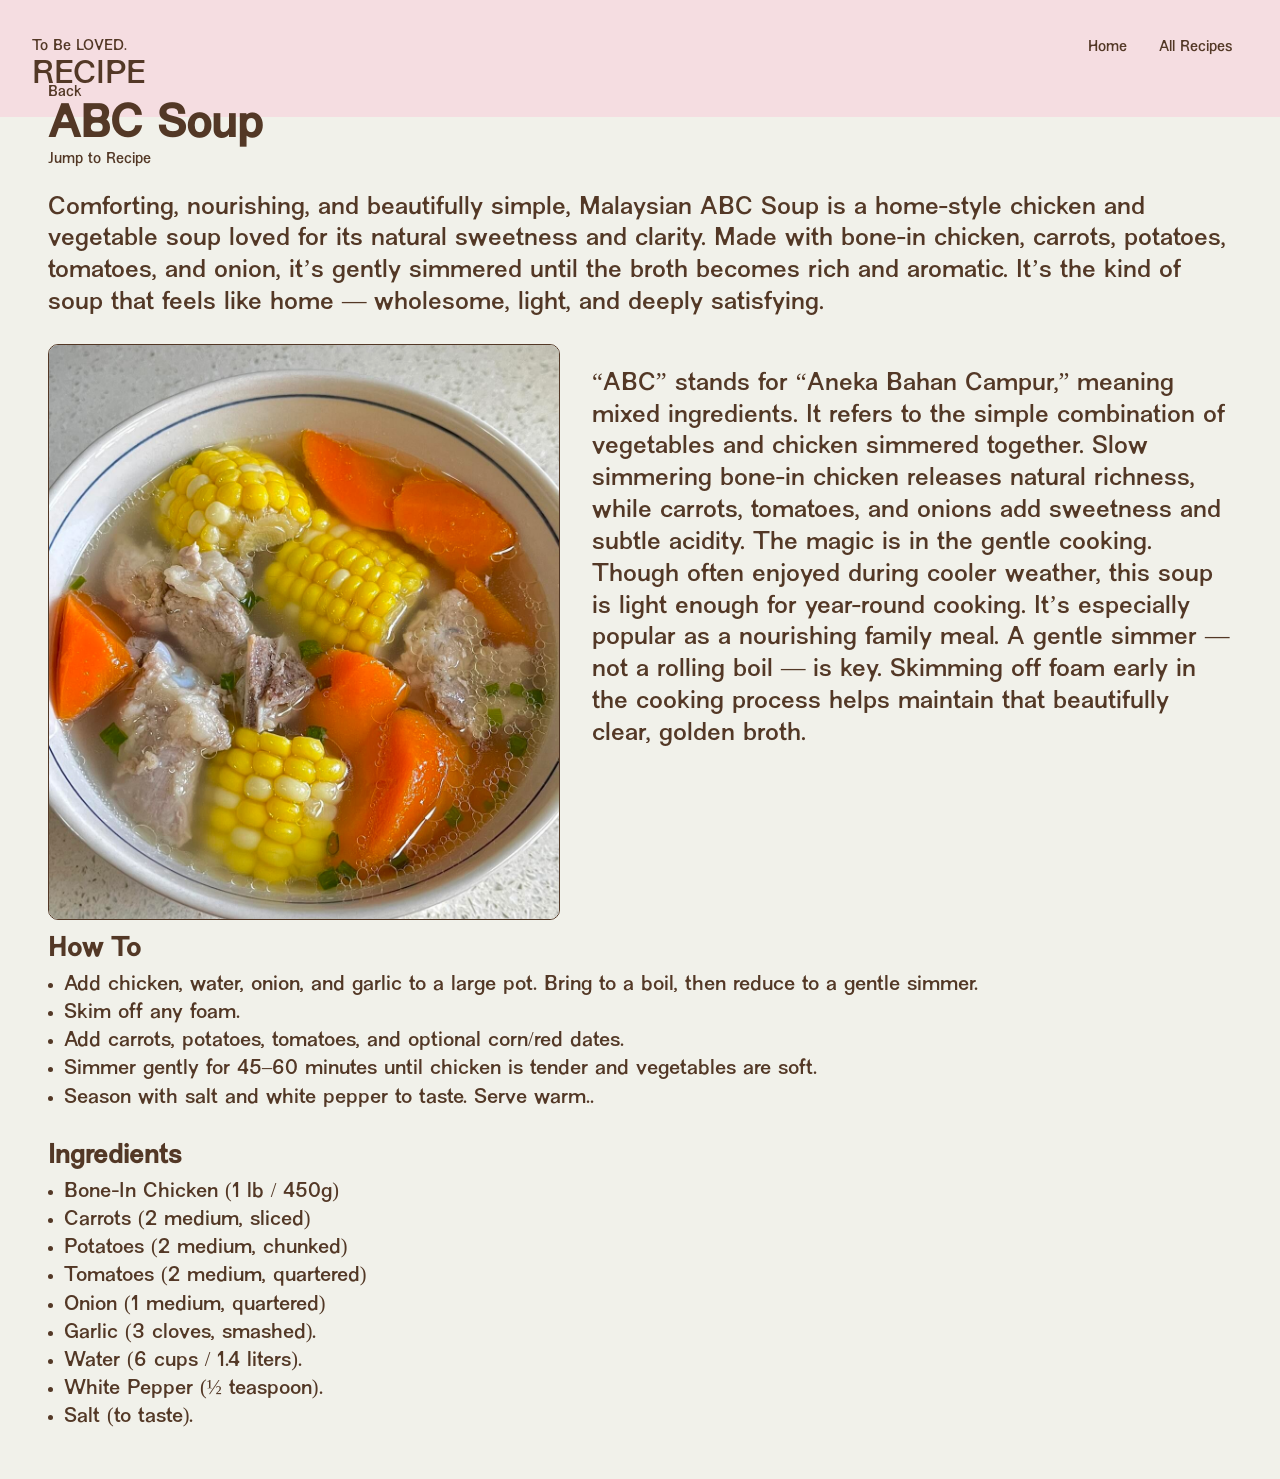
==== abc-soup.html @ e9d00341 "individual recipe mobile and tablet sizes fixed, all content added" ====
<!DOCTYPE html>
<html lang="en">
    <head>
        <title>ABC soup ♡</title>
        <meta name="viewport" content="width=device-width, initial-scale=1.0">
        <link rel="preconnect" href="https://fonts.googleapis.com">
        <link rel="preconnect" href="https://fonts.gstatic.com" crossorigin>
        <link href="https://fonts.googleapis.com/css2?family=Luxurious+Script&display=swap" rel="stylesheet">
        <link rel="stylesheet" href="style.css">
    </head>

    <body>
        <header>
            <div class="header">
                <nav>
                    <div class="logo">
                        <p class="sitename">To Be LOVED.</p>
                        <h1 class="title-text">RECIPE</h1>
                    </div>
            
                        <input id="btnmenu" type="checkbox" hidden>
                        <label for="btnmenu">
                            <svg class="hamburger" width="49" height="23" viewBox="0 0 49 23" fill="none" xmlns="http://www.w3.org/2000/svg">
                                <line y1="0.5" x2="49" y2="0.5" stroke="black"/>
                                <line y1="11.5" x2="49" y2="11.5" stroke="black"/>
                                <line y1="22.5" x2="49" y2="22.5" stroke="black"/>
                            </svg>
                                
                            <svg class="X" width="37" height="36" viewBox="0 0 37 36" fill="none" xmlns="http://www.w3.org/2000/svg">
                                <line x1="0.353539" y1="35.0018" x2="35.0018" y2="0.353562" stroke="black"/>
                                <line x1="1.06065" y1="0.3536" x2="35.7089" y2="35.0018" stroke="black"/>
                            </svg>
                        </label>

                    <ul>
                        <li><a href="index.html">Home</a></li>
                        <li><a href="all-recipes.html">All Recipes</a></li>
                    </ul>
                </nav>
            </div>
        </header>

        <main>
            <a class="link" href="all-recipes.html">Back</a>

            <h2 class="heading-text">ABC Soup</h2>
            <a class="link" href="#ingredients">Jump to Recipe</a>
            <p class="all-recipes-desc">
                Comforting, nourishing, and beautifully simple, Malaysian ABC Soup is a home-style chicken and vegetable soup loved for its natural sweetness and clarity. Made with bone-in chicken, carrots, potatoes, tomatoes, and onion, it’s gently simmered until the broth becomes rich and aromatic. It’s the kind of soup that feels like home — wholesome, light, and deeply satisfying.
            </p>

            <div class="recipe-holder">
                <div id="individual-recipe-img">
                    <img src="assests/abc-soup.jpg">
                </div>

                <div id="recipe-info">
                    <p>
                        “ABC” stands for “Aneka Bahan Campur,” meaning mixed ingredients. It refers to the simple combination of vegetables and chicken simmered together.
                        Slow simmering bone-in chicken releases natural richness, while carrots, tomatoes, and onions add sweetness and subtle acidity. The magic is in the gentle cooking.
                        Though often enjoyed during cooler weather, this soup is light enough for year-round cooking. It’s especially popular as a nourishing family meal. A gentle simmer — not a rolling boil — is key. Skimming off foam early in the cooking process helps maintain that beautifully clear, golden broth.
                    </p>
                </div>
            
                <div id="ingredients">
                    <h3 class="ingredients-title">Ingredients</h3>

                    <ul>
                        <li>Bone-In Chicken (1 lb / 450g)</li>
                        <li>Carrots (2 medium, sliced)</li>
                        <li>Potatoes (2 medium, chunked)</li>
                        <li>Tomatoes (2 medium, quartered)</li>
                        <li>Onion (1 medium, quartered)</li>
                        <li>Garlic (3 cloves, smashed).</li>
                        <li>Water (6 cups / 1.4 liters).</li>
                        <li>White Pepper (½ teaspoon).</li>
                        <li>Salt (to taste).</li>
                    </ul>
                </div>
                
                <div id="howto">
                    <h3 class="ingredients-title">How To</h3>
                    
                    <ul>
                        <li>Add chicken, water, onion, and garlic to a large pot. Bring to a boil, then reduce to a gentle simmer.</li>
                        <li>Skim off any foam.</li>
                        <li>Add carrots, potatoes, tomatoes, and optional corn/red dates.</li>
                        <li>Simmer gently for 45–60 minutes until chicken is tender and vegetables are soft.</li>
                        <li>Season with salt and white pepper to taste. Serve warm..</li>
                    </ul>
                </div>
            </div>
        </main>
    </body>
</html>
---- style.css ----
@font-face {
    font-family: newEdge666;
    src: url(assests/NewEdge666Test-RegularRounded.otf);
}

:root {
    --light-bg-color: #F1F1EA;
    --dark-bg-color: #3E3C3C;
    --light-section-color: #F5DDE1;
    --light-primary-font-color: #533826;
    --primary-font: newEdge666;
    --dark-primary-font-color: #E4E2DD;
    --secondary-font: Luxurious Script;
    --primary-font-size: 0.9rem;
    --heading-font-size: 1.5rem;
    --second-title-font-size: 3rem;
    --title-font-size: 2rem;
    --light-button-color: #D7A3AA;
    --light-contrast-font-color: #F5F5F5;
    --light-search-bg: #F2ECE8;
    --light-search-text-color: #99877B;

    /* put the transition times here too */
    /* for reduced motion query, set time to 0.1s */
}

* {
    box-sizing: border-box;
}

body {
    background-color: var(--light-bg-color);
    font-family: var(--primary-font);
    color: var(--light-primary-font-color);
    font-size: var(--primary-font-size);
    margin: 0;
}

@media (prefers-color-scheme: dark) {
    body {
        background-color: var(--dark-bg-color);
        color: var(--dark-primary-font-color);
    }
}

.heading-text {
    font-size: var(--heading-font-size);
    margin: 0;
}

.special-title {
    font-family: var(--secondary-font);
    font-size: 100%;
}

header {
    background-color: var(--light-section-color);

    .header {
        --inline-padding: 1rem;
        container-type: inline-size;
        
    
        nav {
            padding: 1.5rem var(--inline-padding);

            display: grid;
            grid-template-columns: repeat(2, 1fr);
    
            @container (width > 760px) {
                --inline-padding: 2rem;
            }
    
            .logo {
                height: auto;
                width: auto;

                .sitename {
                    font-size: var(--primary-font-size);
                    margin-bottom: 0;
                }

                .title-text {
                    margin: 0;
                    font-weight: normal;
                    font-size: var(--title-font-size);
                }

                .special-title {
                    font-size: 120%;
                }
            }
    
            label {
                --dims: 10vw;

                height: var(--dims);
                width: var(--dims);
                justify-self: end;
                align-self: center;

                border: 1px solid;
                display: flex;
                justify-content: center;
                align-items: center;

                background-color: transparent;
                border: 0;

                cursor: pointer;

                svg:last-child {
                    display: none;
                }
            }
    
            ul {
                list-style: none;
                margin: 0;
                padding: 0;

                grid-column: span 2;

                position: fixed;

                height: 100dvh;
                width: 100%;

                background-color: var(--light-bg-color);

                top: 35vw; 
                left: 100%;

                transition: left 0.2s ease-in-out;
            

                li {
                    padding: 0;

                    a {
                        display: block;
                        border-bottom: 1px solid grey;
                        font-size: 150%;
                        padding: 1rem;
                        text-align: right;
                        text-decoration: none;
                        color: var(--light-primary-font-color);

                        transition: background-color 0.3s;
                    }
                }
            }
    
            input[type="checkbox"]:checked {
                & ~ ul { 
                    left: 0; 

                    transition: ease 0.2s; 
                }

                & ~ label {
                    svg:first-child {
                        display: none;
                    }
                    
                    svg:last-child {
                        display: block;
                    }
                }
            }
    
            @container (width > 1023px) {
                & > input, & > label {
                    display: none;
                }
    
                ul {
                    position: static;
                    display: flex;
                    grid-column: 2;
                    height: auto;
                    justify-content: flex-end;

                    background-color: transparent;
    
                    li {
                        a {
                            font-size: 100%;
                            border: 0;
                        }
                    }
                }
            }
        }
    }
}

.header-image {
    margin: 5vw 0 10vw;
    overflow: hidden;

    img {
        width: 100%;
        height: 100%;
        object-fit: cover; 
        object-position: center;
    }
}

main {
    padding: 2rem 1rem;

    .recipe-wrapper {
        display: grid;
        grid-template-columns: repeat(4, 52vw);
        column-gap: 5vw;

        overflow-x: scroll;
        scrollbar-width: none;

        margin: 5vw 0 10vw;

        a {
            text-decoration: none;
            color: var(--light-primary-font-color);
            cursor: pointer;
        }

        .recipe-card {
            height: 50.89vw;
            border: 1px solid var(--light-primary-font-color);
            border-radius: 10px;

            display: grid;
            grid-template-rows: 2fr 1fr;

            .recipe-image {
                width: 100%;
                height: 100%;
                overflow: hidden;

                img {
                    width: 100%;
                    height: 100%;
                    object-fit: cover; 
                    object-position: center;

                    border-top-right-radius: 10px;
                    border-top-left-radius: 10px;
                }
            }

            .recipe-display-name {
                border-top: 1px solid var(--light-primary-font-color);
                padding: 5vw 0 0 3vw; 
        
                grid-row-start: 2;
                margin-top: 0;
            }
        }
    }

    a {
        text-decoration: none;
        cursor: pointer;
    }

    .recipe-stack {
        display: grid;
        grid-template-rows: repeat(4, 1fr);
        row-gap: 15vw;

        a {
            text-decoration: none;
            color: var(--light-primary-font-color);
            cursor: pointer;
        }

        .recipe-card-large {
            height: 65vw;
            border: 1px solid var(--light-primary-font-color);
            border-radius: 10px;
    
            display: grid;
            grid-template-rows: 2fr 1fr;

            .recipe-image {
                width: 100%;
                height: 100%;
                overflow: hidden;

                img {
                    width: 100%;
                    height: 100%;
                    object-fit: cover; 
                    object-position: center;

                    border-top-right-radius: 10px;
                    border-top-left-radius: 10px;
                }
            }
        }
    
        .recipe-display-name-large {
            border-top: 1px solid var(--light-primary-font-color);
            grid-row-start: 2;
    
            font-size: var(--heading-font-size);
            letter-spacing: -7%;
    
            padding: 0 0 0 1rem;
            margin: 0;
            display: flex;
            align-items: center;
        }
    }

    /* individual recipes */
    .back, .to-recipe {
        background-color: transparent;
        border: none;
        font-family: var(--primary-font);
        margin: 1rem 0;
        padding: 0;
        color: var(--light-primary-font-color);
    }
    .to-recipe {
        margin: 1rem 0 0 0;
        text-decoration: underline;
    }
    .recipe-holder {
        img {
            width: 100%;
            height: 50vw;

            object-fit: cover;
            object-position: center;
        }

        .ingredients {
            .ingredients-title {
                font-size: 150%;
            }
            
        }
    }
}

.button {
    height: 2.66em;
    min-width: 8.6em;
    border-radius: 10px;

    display: flex;
    align-items: center;
    justify-content: center;

    margin: auto;

    background-color: var(--light-button-color);
    color: var(--light-contrast-font-color);
    border: none;
}

.h-scroll {
    display: grid;
    grid-template-columns: repeat(5, 1fr);
    column-gap: 5vw;

    overflow-x: scroll;
    scrollbar-width: none;
    margin-top: 4vw;
}

.search-bar {
    border: 1px solid var(--light-primary-font-color);
    border-radius: 99px;
    display: flex;
    align-items: center;

    height: 10vw;

    p {
        margin: 0 0 0 1rem;
        color: var(--light-search-text-color);
    }
}

.link {
    text-decoration: none;
    color: var(--light-primary-font-color);
}

aside {
    padding: 2rem 1rem;

    #all-recipes-desc {
        text-align: center;
        text-wrap: pretty;
        margin: -2rem 0 2rem 0;
    }

    #home-search {
        display: grid;
        grid-template-rows: 1fr 1fr;
        align-items: center;

        margin: 0 0 15vw 0;

        .special-title {
            font-size: 1.5em;
            font-style: normal;
        }

        #desktop-desc {
            display: none;
        }
        .desktop-img-wrapper {
            display: none;
            #desktop-img {
                display: none;
            }
        }
    }

    #all-recipes-title {
        display: none;
    }
}

footer {
    background-color: var(--light-section-color);

    .footer {
        --inline-padding: 1rem;
        container-type: inline-size;
    
        padding: 1.5rem var(--inline-padding);

        display: grid;
        grid-template-columns: repeat(2, 1fr);

        @container (width > 760px) {
            --inline-padding: 2rem;
        }
    }
}

@media (width > 550px) {
    .button {
        min-width: 15em;
        height: 3.5em
    }

    .heading-text {
        font-size: 2.8rem;
    }

    p {
        font-size: 150%;
        line-height: 1.3;
    }

    header {
        .header nav ul {
            top: 20vw;
        }
    }

    section {
        .header-image {
            height: 150px;
        }
    }

    .h-scroll {
        margin: 0 0 3rem 0;
    }

    h3 {
        font-size: 180%;
        margin: 1rem 0 -0.5rem 0;
    }

    main {
        padding: 2rem 3rem;
        .recipe-wrapper {
            grid-template-columns: repeat(4, 31vw);
            
            .recipe-card {
                height: 35vw;
                grid-template-rows: 3.5fr 1fr;

                .recipe-display-name {
                    font-size: 150%;
                }
            }
        }

        /* all recipes page */
        .recipe-stack {
            .recipe-card-large {
                .recipe-display-name-large {
                    font-size: 150%;
                    padding: 0 0 0 1rem;
                    margin: 0;
                    
                    display: flex;
                    align-items: center;
                }
            }
        }
        /* individual recipes page */
        .recipe-holder {
            ul {
                padding: 0 1rem;

                li {
                    line-height: 1.4;
                    font-size: 140%;
                }
            }
        }
    }

    aside {
        padding: 2rem 3rem;

        #home-search {
            margin-bottom: 5rem;
            .search-bar {
                height: 7vw;
    
                p {
                    margin: 0.7rem 1.2rem 
                }
            }
        }
    }
}

@media (width > 600px) {
    main {
        .recipe-stack {
            grid-template-columns: repeat(2, 1fr);
            grid-template-rows: repeat(2, 1fr);
            gap: 5rem 2rem;
            .recipe-card-large {
                height: 35vw;
            }
        }
    }
}

@media (width > 700px) {
    .recipe-holder {
        display: grid;
        grid-template-columns: 0.5fr 1fr;
        grid-template-rows: repeat(4, auto);
        gap: 0 2rem;

        #individual-recipe-img {
            display: flex;
            width: 40vw;
            height: 45vw;
            overflow: hidden;

            border: 1px solid var(--light-primary-font-color);
            border-radius: 10px;
            grid-column: 1;
            grid-row: 1;

            img {
                width: 100%;
                height: 100%;
                object-fit: cover; 
                object-position: center;
            }
        }

        #p1 {
            grid-column: 2;
            grid-row: 1;
        }

        #p2, #p3, #p4 {
            grid-column-start: 1;
            grid-column-end: span 2;
        }

        #ingredients {
            grid-column-start: 1;
            grid-column-end: span 2;
            grid-row: 5;
        }
        #howto {
            grid-column-start: 1;
            grid-column-end: span 2;
        }

        ul {
            padding: 0 1rem;

            li {
                line-height: 1.4;
                font-size: 120%;
            }
        }
    }
}

@media (width > 1023px) {
    section {
        .header-image {
            margin-top: 1rem;
            height: 150px;
        }
    }
    p {
        font-size: 170%;
    }

    .h-scroll {
        column-gap: 2rem;
    }

    main {
        /* home screen */
        margin-top: -4rem;
        .recipe-wrapper {
            grid-template-columns: repeat(4, 20vw);
            margin-bottom: 5rem;
            
            .recipe-card {
                height: 24vw;

                .recipe-display-name {
                    display: flex;
                    align-items: center;
                    padding: 1rem 0 0 1rem;
                    margin: 0;
                }
            }
        }

        /* all recipes page */
        .recipe-stack {
            grid-template-columns: repeat(3, 1fr);
            gap: 3rem;

            .recipe-card-large {
                height: 25vw;

                .recipe-display-name-large {
                    font-size: 200%;
                }
            }
        }

    }
    aside {
        /* home page */
        #home-search {
            grid-template-columns: repeat(2, 1fr);
            grid-template-rows: 6rem 10rem auto;
            column-gap: 3rem;
            align-items: start;

            margin: 10vw 0 15vw 0;

            .search-bar {
                height: 4vw;
                width: 45vw;
                grid-column: 1;
                grid-row: 3;
            }

            #desktop-desc {
                display: flex;
                grid-column: 1;
                grid-row: 2;
            }

            .desktop-img-wrapper {
                display: flex;
                width: 40vw;
                height: 35vw;
                overflow: hidden;

                grid-column: 2;
                grid-row-start: 1;
                grid-row-end: 3;
                margin-top: 2vw;
                align-self: center;
                

                border: 1px solid var(--light-primary-font-color);
                border-radius: 10px;

                img {
                    width: 100%;
                    height: 100%;
                    object-fit: cover; 
                    object-position: center;
                }
            }
        }
        /* all recipes page */
        #all-recipes-title {
            display: flex;
        }

        #all-recipes-desc {
            text-align: left;
            margin: 1rem 0 2rem 0;
        }

        .search-bar {
            height: 5rem;
            width: 80%;
            justify-self: center;
        }
    }
}

@media (width > 1440px) {
    main {
        .recipe-stack {
            grid-template-columns: repeat(4, 1fr);
        }
    }
}
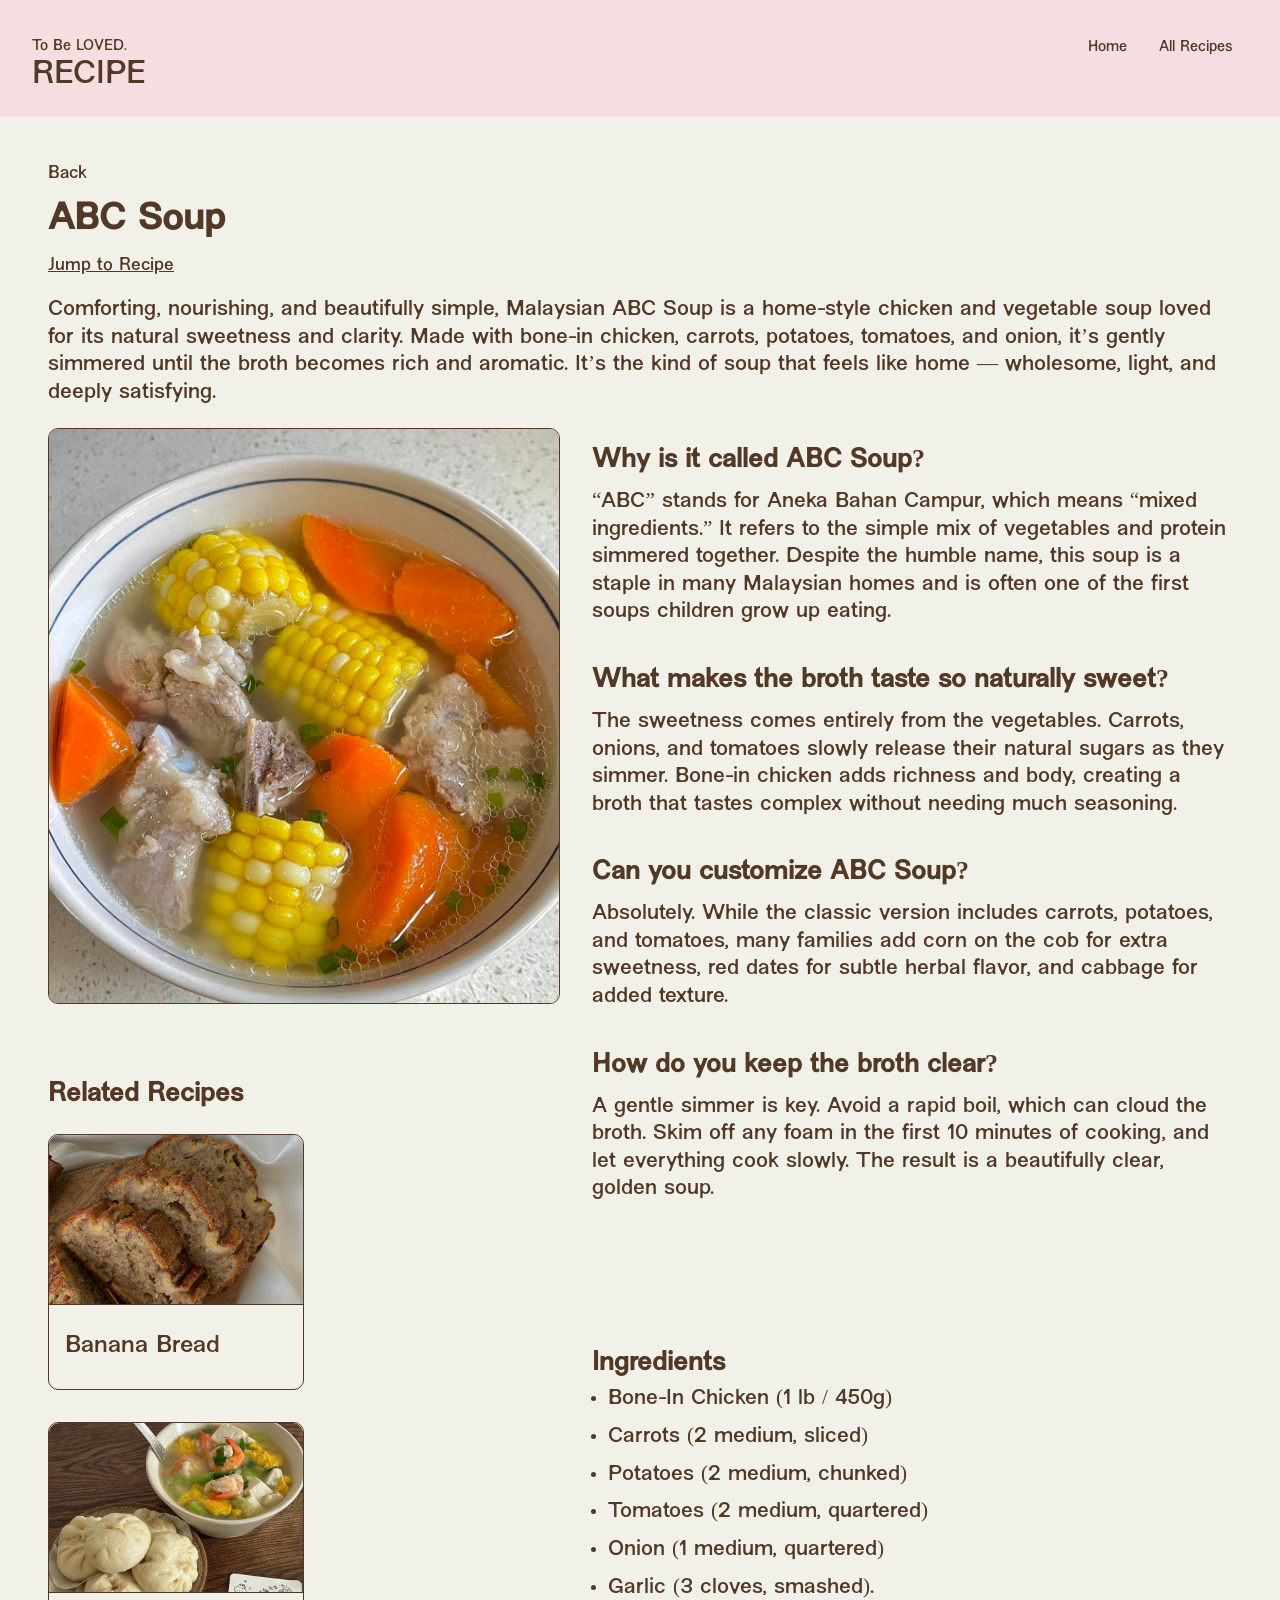
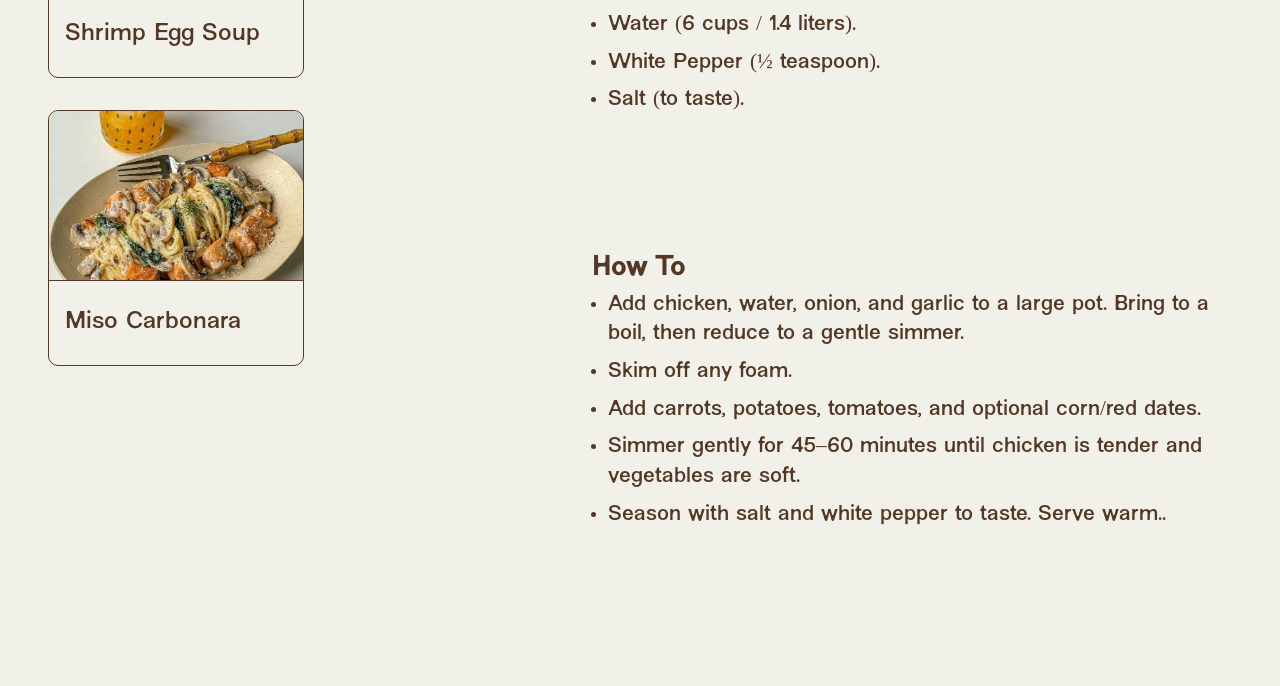
==== commit 532500ff: "individual recipes desktop layout fixed" ====
--- a/abc-soup.html
+++ b/abc-soup.html
@@ -1,7 +1,7 @@
 <!DOCTYPE html>
 <html lang="en">
     <head>
-        <title>ABC soup ♡</title>
+        <title>ABC Soup ♡</title>
         <meta name="viewport" content="width=device-width, initial-scale=1.0">
         <link rel="preconnect" href="https://fonts.googleapis.com">
         <link rel="preconnect" href="https://fonts.gstatic.com" crossorigin>
@@ -41,32 +41,84 @@
         </header>
 
         <main>
-            <a class="link" href="all-recipes.html">Back</a>
+            <a class="link" href="all-recipes.html">
+                <button class="back">Back</button>
+            </a>
 
             <h2 class="heading-text">ABC Soup</h2>
-            <a class="link" href="#ingredients">Jump to Recipe</a>
+            <a class="link" href="#ingredients">
+                <button class="to-recipe">Jump to Recipe</button> 
+            </a>
             <p class="all-recipes-desc">
                 Comforting, nourishing, and beautifully simple, Malaysian ABC Soup is a home-style chicken and vegetable soup loved for its natural sweetness and clarity. Made with bone-in chicken, carrots, potatoes, tomatoes, and onion, it’s gently simmered until the broth becomes rich and aromatic. It’s the kind of soup that feels like home — wholesome, light, and deeply satisfying.
             </p>
 
-            <div class="recipe-holder">
-                <div id="individual-recipe-img">
-                    <img src="assests/abc-soup.jpg">
-                </div>
+            <section id="info">
+                <div class="recipe-holder">
+                    <div id="individual-recipe-img">
+                        <img src="assests/abc-soup.jpg">
+                    </div>
 
-                <div id="recipe-info">
-                    <p>
-                        “ABC” stands for “Aneka Bahan Campur,” meaning mixed ingredients. It refers to the simple combination of vegetables and chicken simmered together.
-                        Slow simmering bone-in chicken releases natural richness, while carrots, tomatoes, and onions add sweetness and subtle acidity. The magic is in the gentle cooking.
-                        Though often enjoyed during cooler weather, this soup is light enough for year-round cooking. It’s especially popular as a nourishing family meal. A gentle simmer — not a rolling boil — is key. Skimming off foam early in the cooking process helps maintain that beautifully clear, golden broth.
-                    </p>
-                </div>
+                    <section id="extra-recipes">
+                        <h3 id="related-recipes">Related Recipes</h3>
+                        <div id="recipe-stack">
+                            <a href="banana-bread.html">
+                                <div class="recipe-cards">
+                                    <div class="recipe-image">
+                                        <img src="assests/banana-bread.jpg" alt="a picture of banana bread">
+                                    </div>
+                                    <div class="line"></div>
+                                    <p class="recipe-name">Banana Bread</p>
+                                </div>
+                            </a>
+                            
+                            <a href="shrimp-egg-soup.html">
+                                <div class="recipe-cards">
+                                    <div class="recipe-image">
+                                        <img src="assests/shrimp-egg-soup.jpg" alt="a picture of soupd">
+                                    </div>
+                                    <div class="line"></div>
+                                    <p class="recipe-name">Shrimp Egg Soup</p>
+                                </div>
+                            </a>
             
-                <div id="ingredients">
-                    <h3 class="ingredients-title">Ingredients</h3>
+                            <a href="miso-carbonara.html">
+                                <div class="recipe-cards">
+                                    <div class="recipe-image">
+                                        <img src="assests/miso-carbonara.jpg" alt="a picture of miso Carbonara">
+                                    </div>
+                                    
+                                    <div class="line"></div>
+                                    <p class="recipe-name">Miso Carbonara</p>
+                                </div>
+                            </a>
+                    </section>
+                    
+                    <div id="p1">
+                        <h3 class="q1">Why is it called ABC Soup?</h3>
+                        <p class="p1">“ABC” stands for Aneka Bahan Campur, which means “mixed ingredients.” It refers to the simple mix of vegetables and protein simmered together. Despite the humble name, this soup is a staple in many Malaysian homes and is often one of the first soups children grow up eating.</p>
+                    </div>
+                    
+                    <div id="p2">
+                        <h3 class="q2">What makes the broth taste so naturally sweet?</h3>
+                        <p class="p2">The sweetness comes entirely from the vegetables. Carrots, onions, and tomatoes slowly release their natural sugars as they simmer. Bone-in chicken adds richness and body, creating a broth that tastes complex without needing much seasoning.</p>
+                    </div>
 
-                    <ul>
-                        <li>Bone-In Chicken (1 lb / 450g)</li>
+                    <div id="p3">
+                    <h3 class="q3">Can you customize ABC Soup?</h3>
+                    <p class="p3">Absolutely. While the classic version includes carrots, potatoes, and tomatoes, many families add corn on the cob for extra sweetness, red dates for subtle herbal flavor, and cabbage for added texture.</p>
+                    </div>
+
+                    <div id="p4">
+                    <h3 class="q4">How do you keep the broth clear?</h3>
+                    <p class="p4">A gentle simmer is key. Avoid a rapid boil, which can cloud the broth. Skim off any foam in the first 10 minutes of cooking, and let everything cook slowly. The result is a beautifully clear, golden soup.</p>
+                    </div>
+                    
+                    <div id="ingredients">
+                        <h3 class="ingredients-title">Ingredients</h3>
+
+                        <ul>
+                            <li>Bone-In Chicken (1 lb / 450g)</li>
                         <li>Carrots (2 medium, sliced)</li>
                         <li>Potatoes (2 medium, chunked)</li>
                         <li>Tomatoes (2 medium, quartered)</li>
@@ -75,21 +127,22 @@
                         <li>Water (6 cups / 1.4 liters).</li>
                         <li>White Pepper (½ teaspoon).</li>
                         <li>Salt (to taste).</li>
-                    </ul>
-                </div>
-                
-                <div id="howto">
-                    <h3 class="ingredients-title">How To</h3>
+                        </ul>
+                    </div>
                     
-                    <ul>
-                        <li>Add chicken, water, onion, and garlic to a large pot. Bring to a boil, then reduce to a gentle simmer.</li>
+                    <div id="howto">
+                        <h3 class="ingredients-title">How To</h3>
+                        
+                        <ul>
+                            <li>Add chicken, water, onion, and garlic to a large pot. Bring to a boil, then reduce to a gentle simmer.</li>
                         <li>Skim off any foam.</li>
                         <li>Add carrots, potatoes, tomatoes, and optional corn/red dates.</li>
                         <li>Simmer gently for 45–60 minutes until chicken is tender and vegetables are soft.</li>
                         <li>Season with salt and white pepper to taste. Serve warm..</li>
-                    </ul>
+                        </ul>
+                    </div>
                 </div>
-            </div>
+            </section>
         </main>
     </body>
 </html>
--- a/style.css
+++ b/style.css
@@ -34,6 +34,7 @@
     color: var(--light-primary-font-color);
     font-size: var(--primary-font-size);
     margin: 0;
+    text-wrap: pretty;
 }
 
 @media (prefers-color-scheme: dark) {
@@ -51,6 +52,10 @@
 .special-title {
     font-family: var(--secondary-font);
     font-size: 100%;
+}
+
+h3 {
+    text-wrap: pretty;
 }
 
 header {
@@ -263,18 +268,13 @@
     a {
         text-decoration: none;
         cursor: pointer;
+        color: var(--light-primary-font-color)
     }
 
     .recipe-stack {
         display: grid;
         grid-template-rows: repeat(4, 1fr);
         row-gap: 15vw;
-
-        a {
-            text-decoration: none;
-            color: var(--light-primary-font-color);
-            cursor: pointer;
-        }
 
         .recipe-card-large {
             height: 65vw;
@@ -323,25 +323,162 @@
         margin: 1rem 0;
         padding: 0;
         color: var(--light-primary-font-color);
+        cursor: pointer;
     }
     .to-recipe {
         margin: 1rem 0 0 0;
         text-decoration: underline;
     }
-    .recipe-holder {
-        img {
-            width: 100%;
-            height: 50vw;
-
-            object-fit: cover;
-            object-position: center;
-        }
-
-        .ingredients {
-            .ingredients-title {
-                font-size: 150%;
-            }
-            
+
+    #info {
+        container-type: inline-size;
+        .recipe-holder {
+            #extra-recipes {
+                display: none;
+            }
+            img {
+                width: 100%;
+                height: 50vw;
+    
+                object-fit: cover;
+                object-position: center;
+            }
+    
+            .ingredients {
+                .ingredients-title {
+                    font-size: 150%;
+                }   
+            }
+            ul {
+                li {
+                    margin-bottom: 0.5rem;
+                }
+            }
+        }
+        @container (min-width: 600px) {
+            ul {
+                padding: 0 1rem;
+
+                li {
+                    line-height: 1.4;
+                    font-size: 140%;
+                }
+            }
+        }
+        @container (min-width: 850px) {
+            .recipe-holder {
+                display: grid;
+                grid-template-columns: 0.5fr 1fr;
+                gap: 0 2rem; 
+        
+                #individual-recipe-img {
+                    display: flex;
+                    width: 40vw;
+                    height: 45vw;
+                    overflow: hidden;
+        
+                    border: 1px solid var(--light-primary-font-color);
+                    border-radius: 10px;
+                    grid-column: 1;
+                    grid-row-start: 1;
+                    grid-row-end: span 3;
+        
+                    img {
+                        width: 100%;
+                        height: 100%;
+                        object-fit: cover; 
+                        object-position: center;
+                    }
+                }
+                #extra-recipes {
+                    display: block;
+    
+                    grid-column: 1;
+                    grid-row-start: 4;
+                    grid-row-end: span 3;
+    
+                    #related-recipes {
+                        padding: 2rem 0;
+                    }
+    
+                    #recipe-stack {
+                        display: grid;
+                        grid-template-rows: repeat(4, 1fr);
+                        row-gap: 2rem;
+                        
+    
+                        .recipe-cards {
+                            height: 20vw;
+                            width: 20vw;
+                            border: 1px solid var(--light-primary-font-color);
+                            border-radius: 10px;
+                    
+                            display: grid;
+                            grid-template-rows: 2fr 1fr;
+                
+                            .recipe-image {
+                                width: 100%;
+                                height: 100%;
+                                overflow: hidden;
+                
+                                img {
+                                    width: 100%;
+                                    height: 100%;
+                                    object-fit: cover; 
+                                    object-position: center;
+                
+                                    border-top-right-radius: 10px;
+                                    border-top-left-radius: 10px;
+                                }
+                            }
+                            .recipe-name {
+                                border-top: 1px solid var(--light-primary-font-color);
+                                grid-row-start: 2;
+                        
+                                font-size: var(--heading-font-size);
+                                letter-spacing: -7%;
+                        
+                                padding: 0 0 0 1rem;
+                                margin: 0;
+                                display: flex;
+                                align-items: center;
+                            }
+                        }
+                    }
+                }
+        
+                #p1, #p2, #p3, #p4, #ingredients, #howto {
+                    grid-column: 2;
+                }
+        
+                ul {
+                    padding: 0 1rem;
+        
+                    li {
+                        line-height: 1.4;
+                        font-size: 147%;
+                    }
+                }
+            }
+        }
+        @container (min-width: 1200px) {
+            .recipe-holder {        
+                #individual-recipe-img {
+                    grid-row-start: 1;
+                    grid-row-end: span 4;
+                    width: 30vw;
+                    height: 35vw;
+                }
+                #extra-recipes {
+                    grid-row-start: 5;
+                    grid-row-end: span 3;
+
+                    .recipe-cards {
+                        height: 15vw;
+                        width: 20vw;
+                    }
+                }
+            }
         }
     }
 }
@@ -386,11 +523,6 @@
     }
 }
 
-.link {
-    text-decoration: none;
-    color: var(--light-primary-font-color);
-}
-
 aside {
     padding: 2rem 1rem;
 
@@ -453,11 +585,11 @@
     }
 
     .heading-text {
-        font-size: 2.8rem;
+        font-size: 2.3rem;
     }
 
     p {
-        font-size: 150%;
+        font-size: 130%;
         line-height: 1.3;
     }
 
@@ -511,15 +643,8 @@
             }
         }
         /* individual recipes page */
-        .recipe-holder {
-            ul {
-                padding: 0 1rem;
-
-                li {
-                    line-height: 1.4;
-                    font-size: 140%;
-                }
-            }
+        .back, .to-recipe {
+            font-size: 100%;
         }
     }
 
@@ -530,7 +655,6 @@
             margin-bottom: 5rem;
             .search-bar {
                 height: 7vw;
-    
                 p {
                     margin: 0.7rem 1.2rem 
                 }
@@ -552,64 +676,8 @@
     }
 }
 
-@media (width > 700px) {
-    .recipe-holder {
-        display: grid;
-        grid-template-columns: 0.5fr 1fr;
-        grid-template-rows: repeat(4, auto);
-        gap: 0 2rem;
-
-        #individual-recipe-img {
-            display: flex;
-            width: 40vw;
-            height: 45vw;
-            overflow: hidden;
-
-            border: 1px solid var(--light-primary-font-color);
-            border-radius: 10px;
-            grid-column: 1;
-            grid-row: 1;
-
-            img {
-                width: 100%;
-                height: 100%;
-                object-fit: cover; 
-                object-position: center;
-            }
-        }
-
-        #p1 {
-            grid-column: 2;
-            grid-row: 1;
-        }
-
-        #p2, #p3, #p4 {
-            grid-column-start: 1;
-            grid-column-end: span 2;
-        }
-
-        #ingredients {
-            grid-column-start: 1;
-            grid-column-end: span 2;
-            grid-row: 5;
-        }
-        #howto {
-            grid-column-start: 1;
-            grid-column-end: span 2;
-        }
-
-        ul {
-            padding: 0 1rem;
-
-            li {
-                line-height: 1.4;
-                font-size: 120%;
-            }
-        }
-    }
-}
-
 @media (width > 1023px) {
+
     section {
         .header-image {
             margin-top: 1rem;
@@ -617,7 +685,7 @@
         }
     }
     p {
-        font-size: 170%;
+        font-size: 147%;
     }
 
     .h-scroll {
@@ -626,7 +694,9 @@
 
     main {
         /* home screen */
-        margin-top: -4rem;
+        #home-heading {
+            margin-top: -4rem;
+        }
         .recipe-wrapper {
             grid-template-columns: repeat(4, 20vw);
             margin-bottom: 5rem;
@@ -637,7 +707,7 @@
                 .recipe-display-name {
                     display: flex;
                     align-items: center;
-                    padding: 1rem 0 0 1rem;
+                    padding: 0 0 0 1rem;
                     margin: 0;
                 }
             }
@@ -646,19 +716,19 @@
         /* all recipes page */
         .recipe-stack {
             grid-template-columns: repeat(3, 1fr);
-            gap: 3rem;
+            gap: 2rem;
 
             .recipe-card-large {
                 height: 25vw;
-
-                .recipe-display-name-large {
-                    font-size: 200%;
-                }
-            }
-        }
-
+            }
+        }
+        /* individual recipe page */
+        .back, .to-recipe {
+            font-size: 120%;
+        }
     }
     aside {
+        padding: 0 3rem;
         /* home page */
         #home-search {
             grid-template-columns: repeat(2, 1fr);
@@ -723,10 +793,10 @@
     }
 }
 
-@media (width > 1440px) {
+@media (width > 1200px) {
     main {
         .recipe-stack {
             grid-template-columns: repeat(4, 1fr);
-        }
+        }    
     }
 }
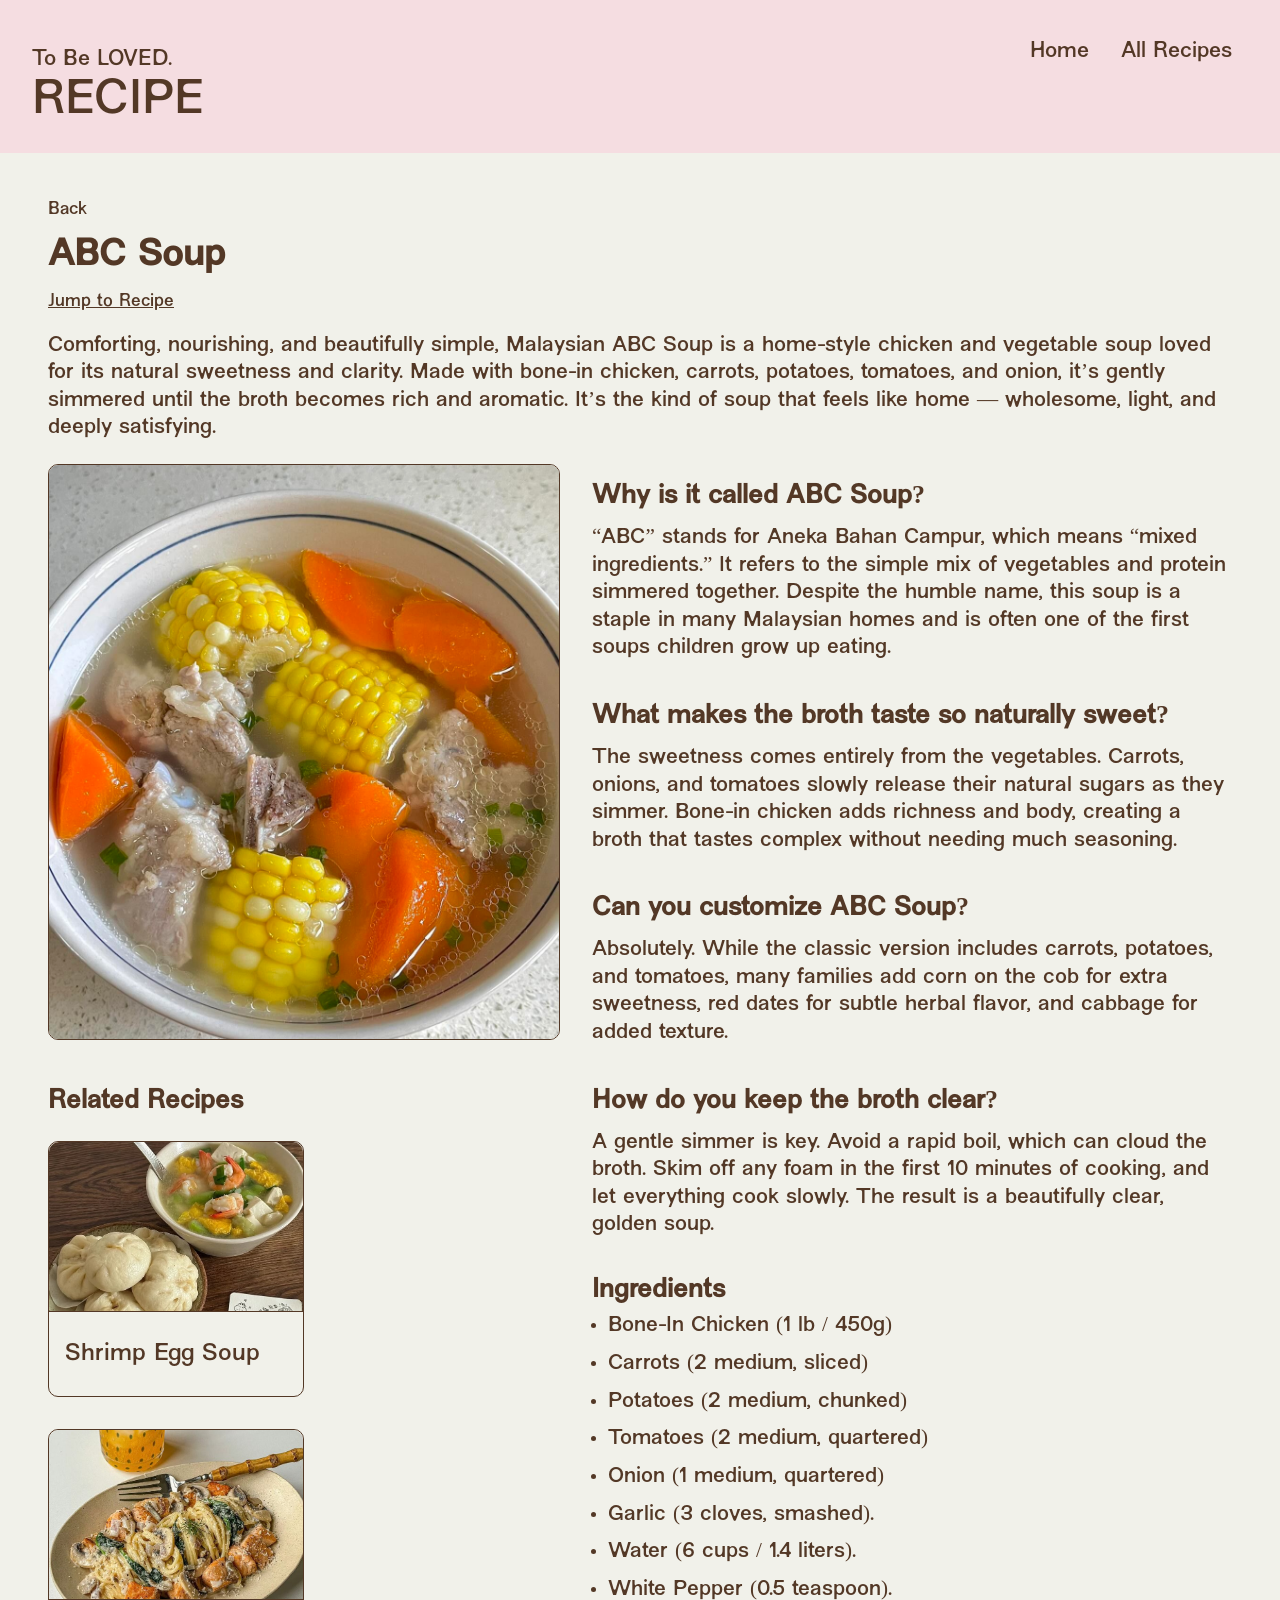
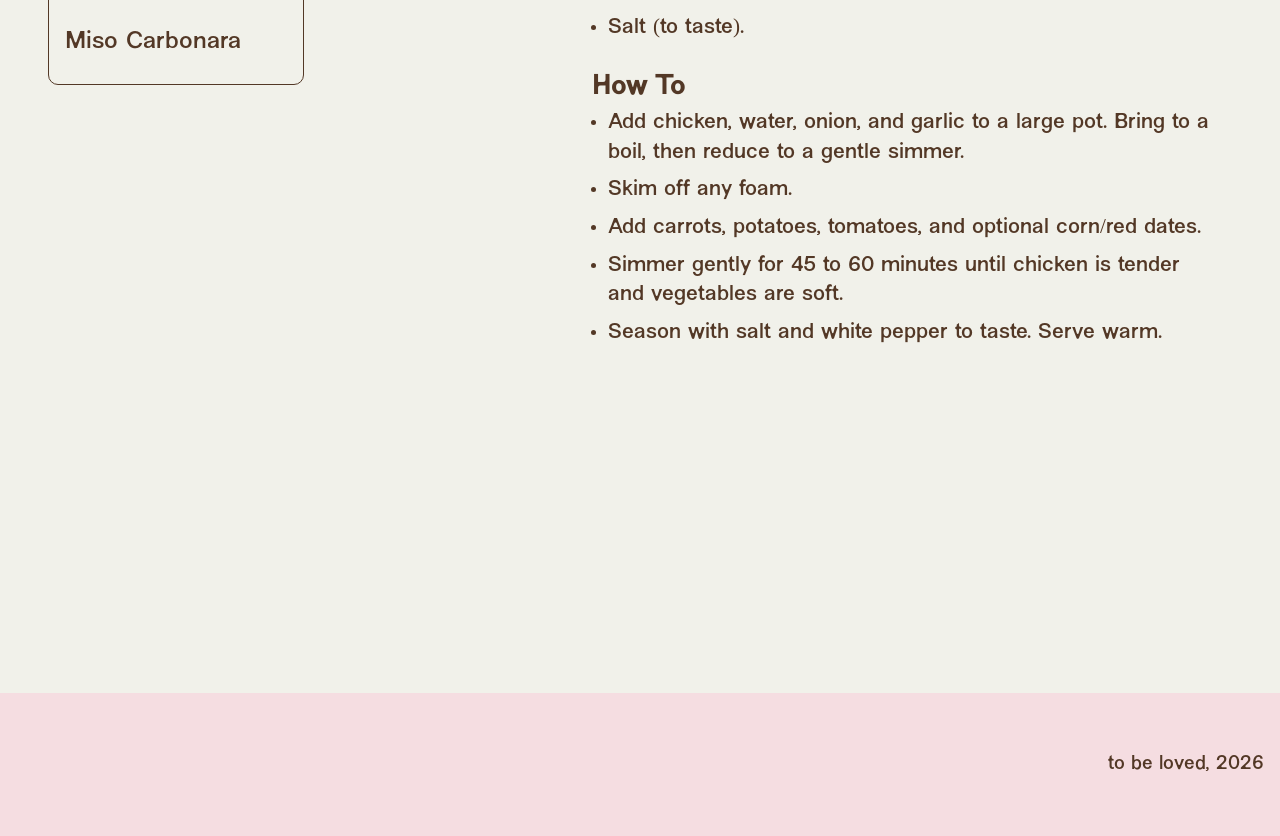
==== commit 4ac46f3e: "add functionality to search, fix spacing issues in individual recipes" ====
--- a/abc-soup.html
+++ b/abc-soup.html
@@ -55,44 +55,36 @@
 
             <section id="info">
                 <div class="recipe-holder">
-                    <div id="individual-recipe-img">
-                        <img src="assests/abc-soup.jpg">
+                    <div id="right-col">
+                        <div id="individual-recipe-img">
+                            <img src="assests/abc-soup.jpg">
+                        </div>
+
+                        <section id="extra-recipes">
+                            <h3 id="related-recipes">Related Recipes</h3>
+                            <div id="recipe-stack">
+                                <a href="shrimp-egg-soup.html">
+                                    <div class="recipe-cards">
+                                        <div class="recipe-image">
+                                            <img src="assests/shrimp-egg-soup.jpg" alt="a picture of shrimp egg soup">
+                                        </div>
+                                        <div class="line"></div>
+                                        <p class="recipe-name">Shrimp Egg Soup</p>
+                                    </div>
+                                </a>
+                
+                                <a href="miso-carbonara.html">
+                                    <div class="recipe-cards">
+                                        <div class="recipe-image">
+                                            <img src="assests/miso-carbonara.jpg" alt="a picture of miso Carbonara">
+                                        </div>
+                                        
+                                        <div class="line"></div>
+                                        <p class="recipe-name">Miso Carbonara</p>
+                                    </div>
+                                </a>
+                        </section>
                     </div>
-
-                    <section id="extra-recipes">
-                        <h3 id="related-recipes">Related Recipes</h3>
-                        <div id="recipe-stack">
-                            <a href="banana-bread.html">
-                                <div class="recipe-cards">
-                                    <div class="recipe-image">
-                                        <img src="assests/banana-bread.jpg" alt="a picture of banana bread">
-                                    </div>
-                                    <div class="line"></div>
-                                    <p class="recipe-name">Banana Bread</p>
-                                </div>
-                            </a>
-                            
-                            <a href="shrimp-egg-soup.html">
-                                <div class="recipe-cards">
-                                    <div class="recipe-image">
-                                        <img src="assests/shrimp-egg-soup.jpg" alt="a picture of soupd">
-                                    </div>
-                                    <div class="line"></div>
-                                    <p class="recipe-name">Shrimp Egg Soup</p>
-                                </div>
-                            </a>
-            
-                            <a href="miso-carbonara.html">
-                                <div class="recipe-cards">
-                                    <div class="recipe-image">
-                                        <img src="assests/miso-carbonara.jpg" alt="a picture of miso Carbonara">
-                                    </div>
-                                    
-                                    <div class="line"></div>
-                                    <p class="recipe-name">Miso Carbonara</p>
-                                </div>
-                            </a>
-                    </section>
                     
                     <div id="p1">
                         <h3 class="q1">Why is it called ABC Soup?</h3>
@@ -119,14 +111,14 @@
 
                         <ul>
                             <li>Bone-In Chicken (1 lb / 450g)</li>
-                        <li>Carrots (2 medium, sliced)</li>
-                        <li>Potatoes (2 medium, chunked)</li>
-                        <li>Tomatoes (2 medium, quartered)</li>
-                        <li>Onion (1 medium, quartered)</li>
-                        <li>Garlic (3 cloves, smashed).</li>
-                        <li>Water (6 cups / 1.4 liters).</li>
-                        <li>White Pepper (½ teaspoon).</li>
-                        <li>Salt (to taste).</li>
+                            <li>Carrots (2 medium, sliced)</li>
+                            <li>Potatoes (2 medium, chunked)</li>
+                            <li>Tomatoes (2 medium, quartered)</li>
+                            <li>Onion (1 medium, quartered)</li>
+                            <li>Garlic (3 cloves, smashed).</li>
+                            <li>Water (6 cups / 1.4 liters).</li>
+                            <li>White Pepper (0.5 teaspoon).</li>
+                            <li>Salt (to taste).</li>
                         </ul>
                     </div>
                     
@@ -137,12 +129,17 @@
                             <li>Add chicken, water, onion, and garlic to a large pot. Bring to a boil, then reduce to a gentle simmer.</li>
                         <li>Skim off any foam.</li>
                         <li>Add carrots, potatoes, tomatoes, and optional corn/red dates.</li>
-                        <li>Simmer gently for 45–60 minutes until chicken is tender and vegetables are soft.</li>
-                        <li>Season with salt and white pepper to taste. Serve warm..</li>
+                        <li>Simmer gently for 45 to 60 minutes until chicken is tender and vegetables are soft.</li>
+                        <li>Season with salt and white pepper to taste. Serve warm.</li>
                         </ul>
                     </div>
                 </div>
             </section>
         </main>
+        <footer>
+            <div class="footer">
+                <p>to be loved, 2026</p>
+            </div>
+        </footer>
     </body>
 </html>
--- a/style.css
+++ b/style.css
@@ -19,8 +19,11 @@
     --light-contrast-font-color: #F5F5F5;
     --light-search-bg: #F2ECE8;
     --light-search-text-color: #99877B;
-
-    /* put the transition times here too */
+    --card-hover-expand: transform 0.3s ease-in-out;
+    --button-hover: background-color 0.2s ease-in;
+    --font-color-change-hover: color 0.2s ease-in;
+    --font-size-transition: font-size 0.2s ease-out; 
+    --card-size-transition: 0.3s ease-out;
     /* for reduced motion query, set time to 0.1s */
 }
 
@@ -35,6 +38,7 @@
     font-size: var(--primary-font-size);
     margin: 0;
     text-wrap: pretty;
+    transition: var(--font-size-transition);
 }
 
 @media (prefers-color-scheme: dark) {
@@ -64,8 +68,7 @@
     .header {
         --inline-padding: 1rem;
         container-type: inline-size;
-        
-    
+
         nav {
             padding: 1.5rem var(--inline-padding);
 
@@ -83,16 +86,26 @@
                 .sitename {
                     font-size: var(--primary-font-size);
                     margin-bottom: 0;
+                    transition: var(--font-size-transition);
                 }
 
                 .title-text {
                     margin: 0;
                     font-weight: normal;
                     font-size: var(--title-font-size);
+                    transition: var(--font-size-transition);
                 }
 
                 .special-title {
                     font-size: 120%;
+                }
+                @container (width > 1023px) {
+                    .sitename {
+                        font-size: 150%;
+                    }
+                    .title-text {
+                        font-size: 3rem;
+                    }
                 }
             }
     
@@ -133,7 +146,7 @@
 
                 background-color: var(--light-bg-color);
 
-                top: 35vw; 
+                top: 28vw; 
                 left: 100%;
 
                 transition: left 0.2s ease-in-out;
@@ -159,7 +172,6 @@
             input[type="checkbox"]:checked {
                 & ~ ul { 
                     left: 0; 
-
                     transition: ease 0.2s; 
                 }
 
@@ -190,8 +202,14 @@
     
                     li {
                         a {
-                            font-size: 100%;
+                            font-size: 150%;
                             border: 0;
+                            text-decoration: underline transparent;
+                            transition: var(--font-size-transition),
+                                        text-decoration 0.3s ease-in;
+                        }
+                        a:hover {
+                            text-decoration: underline;
                         }
                     }
                 }
@@ -223,7 +241,8 @@
         overflow-x: scroll;
         scrollbar-width: none;
 
-        margin: 5vw 0 10vw;
+        margin: 1vw 0 6vw;
+        padding: 4vw 0;
 
         a {
             text-decoration: none;
@@ -257,10 +276,13 @@
 
             .recipe-display-name {
                 border-top: 1px solid var(--light-primary-font-color);
-                padding: 5vw 0 0 3vw; 
+                grid-row-start: 2;
+                letter-spacing: -7%;
         
-                grid-row-start: 2;
-                margin-top: 0;
+                padding: 0 0 0 1rem;
+                margin: 0;
+                display: flex;
+                align-items: center;
             }
         }
     }
@@ -275,6 +297,10 @@
         display: grid;
         grid-template-rows: repeat(4, 1fr);
         row-gap: 15vw;
+
+        #errormsg {
+            display: none;
+        }
 
         .recipe-card-large {
             height: 65vw;
@@ -324,6 +350,11 @@
         padding: 0;
         color: var(--light-primary-font-color);
         cursor: pointer;
+        transition: var(--font-color-change-hover);
+        font-size: 110%;
+    }
+    .back:hover, .to-recipe:hover {
+        color: var(--light-button-color);
     }
     .to-recipe {
         margin: 1rem 0 0 0;
@@ -369,7 +400,13 @@
             .recipe-holder {
                 display: grid;
                 grid-template-columns: 0.5fr 1fr;
+                grid-template-rows: repeat(5, auto) 1fr;
                 gap: 0 2rem; 
+
+                #right-col {
+                    grid-row-start: 1;
+                    grid-row-end: span 6;
+                }
         
                 #individual-recipe-img {
                     display: flex;
@@ -380,8 +417,6 @@
                     border: 1px solid var(--light-primary-font-color);
                     border-radius: 10px;
                     grid-column: 1;
-                    grid-row-start: 1;
-                    grid-row-end: span 3;
         
                     img {
                         width: 100%;
@@ -394,7 +429,7 @@
                     display: block;
     
                     grid-column: 1;
-                    grid-row-start: 4;
+                    grid-row-start: 2;
                     grid-row-end: span 3;
     
                     #related-recipes {
@@ -405,7 +440,12 @@
                         display: grid;
                         grid-template-rows: repeat(4, 1fr);
                         row-gap: 2rem;
-                        
+                        a {
+                            transition: var(--card-hover-expand);
+                        }
+                        a:hover{
+                            transform: scale(1.1);
+                        }
     
                         .recipe-cards {
                             height: 20vw;
@@ -450,6 +490,12 @@
                 #p1, #p2, #p3, #p4, #ingredients, #howto {
                     grid-column: 2;
                 }
+                /* #p1 {grid-row-start: 1;}
+                #p2 {grid-row-start: 2;}
+                #p3 {grid-row-start: 3;}
+                #p4 {grid-row-start: 4;}
+                #ingredients {grid-row-start: 5;}
+                #howto {grid-row-start: 6;} */
         
                 ul {
                     padding: 0 1rem;
@@ -485,7 +531,7 @@
 
 .button {
     height: 2.66em;
-    min-width: 8.6em;
+    width: 8.6em;
     border-radius: 10px;
 
     display: flex;
@@ -497,6 +543,11 @@
     background-color: var(--light-button-color);
     color: var(--light-contrast-font-color);
     border: none;
+    cursor: pointer;
+}
+.button:hover {
+    background-color: var(--light-section-color);
+    color: var(--light-primary-font-color);
 }
 
 .h-scroll {
@@ -510,16 +561,41 @@
 }
 
 .search-bar {
-    border: 1px solid var(--light-primary-font-color);
-    border-radius: 99px;
-    display: flex;
-    align-items: center;
-
-    height: 10vw;
-
-    p {
+
+    form {
+        display: flex;
+        align-items: center;
+        width: 100%;
+    }
+
+    input {
         margin: 0 0 0 1rem;
         color: var(--light-search-text-color);
+        background-color: transparent;
+        border: none;
+        font-size: 100%;
+        font-family: var(--primary-font);
+        width: 100%;
+
+        border: 1px solid var(--light-primary-font-color);
+        border-radius: 99px;
+        padding: 0 1rem;
+
+        height: 5vw;
+    }
+
+    #submit {
+        background-color: transparent;
+        border: none;
+        color: var(--secondary-textcolor);
+        font-family: var(--primary-font);
+        cursor: pointer;
+        padding: 0 3rem 0 1rem;
+        transition: var(--font-color-change-hover);
+    }
+
+    #submit:hover {
+        color: var(--light-button-color);
     }
 }
 
@@ -567,10 +643,11 @@
         --inline-padding: 1rem;
         container-type: inline-size;
     
-        padding: 1.5rem var(--inline-padding);
-
-        display: grid;
-        grid-template-columns: repeat(2, 1fr);
+        padding: 2.5rem var(--inline-padding);
+
+        display: flex;
+        justify-content: end;
+        font-size: 90%;
 
         @container (width > 760px) {
             --inline-padding: 2rem;
@@ -622,9 +699,11 @@
             .recipe-card {
                 height: 35vw;
                 grid-template-rows: 3.5fr 1fr;
+                transition: var(--card-size-transition);
 
                 .recipe-display-name {
                     font-size: 150%;
+                    transition: var(--font-size-transition);
                 }
             }
         }
@@ -632,6 +711,7 @@
         /* all recipes page */
         .recipe-stack {
             .recipe-card-large {
+                transition: var(--card-size-transition);
                 .recipe-display-name-large {
                     font-size: 150%;
                     padding: 0 0 0 1rem;
@@ -680,8 +760,8 @@
 
     section {
         .header-image {
-            margin-top: 1rem;
-            height: 150px;
+            margin: 1rem 0 2.5rem 0;
+            height: 300px;
         }
     }
     p {
@@ -690,16 +770,25 @@
 
     .h-scroll {
         column-gap: 2rem;
+    }
+
+    .button {
+        transition: var(--button-hover), var(--font-color-change-hover);
     }
 
     main {
         /* home screen */
         #home-heading {
-            margin-top: -4rem;
+            margin-top: -1rem;
         }
         .recipe-wrapper {
             grid-template-columns: repeat(4, 20vw);
-            margin-bottom: 5rem;
+            margin-bottom: 2rem;
+            padding: 3rem 0;
+            overflow: visible;
+            a {
+                transition: var(--card-hover-expand);
+            }
             
             .recipe-card {
                 height: 24vw;
@@ -711,12 +800,21 @@
                     margin: 0;
                 }
             }
+            a:hover{
+                transform: scale(1.1);
+            }
         }
 
         /* all recipes page */
         .recipe-stack {
             grid-template-columns: repeat(3, 1fr);
             gap: 2rem;
+            a {
+                transition: var(--card-hover-expand);
+            }
+            a:hover{
+                transform: scale(1.1);
+            }
 
             .recipe-card-large {
                 height: 25vw;
